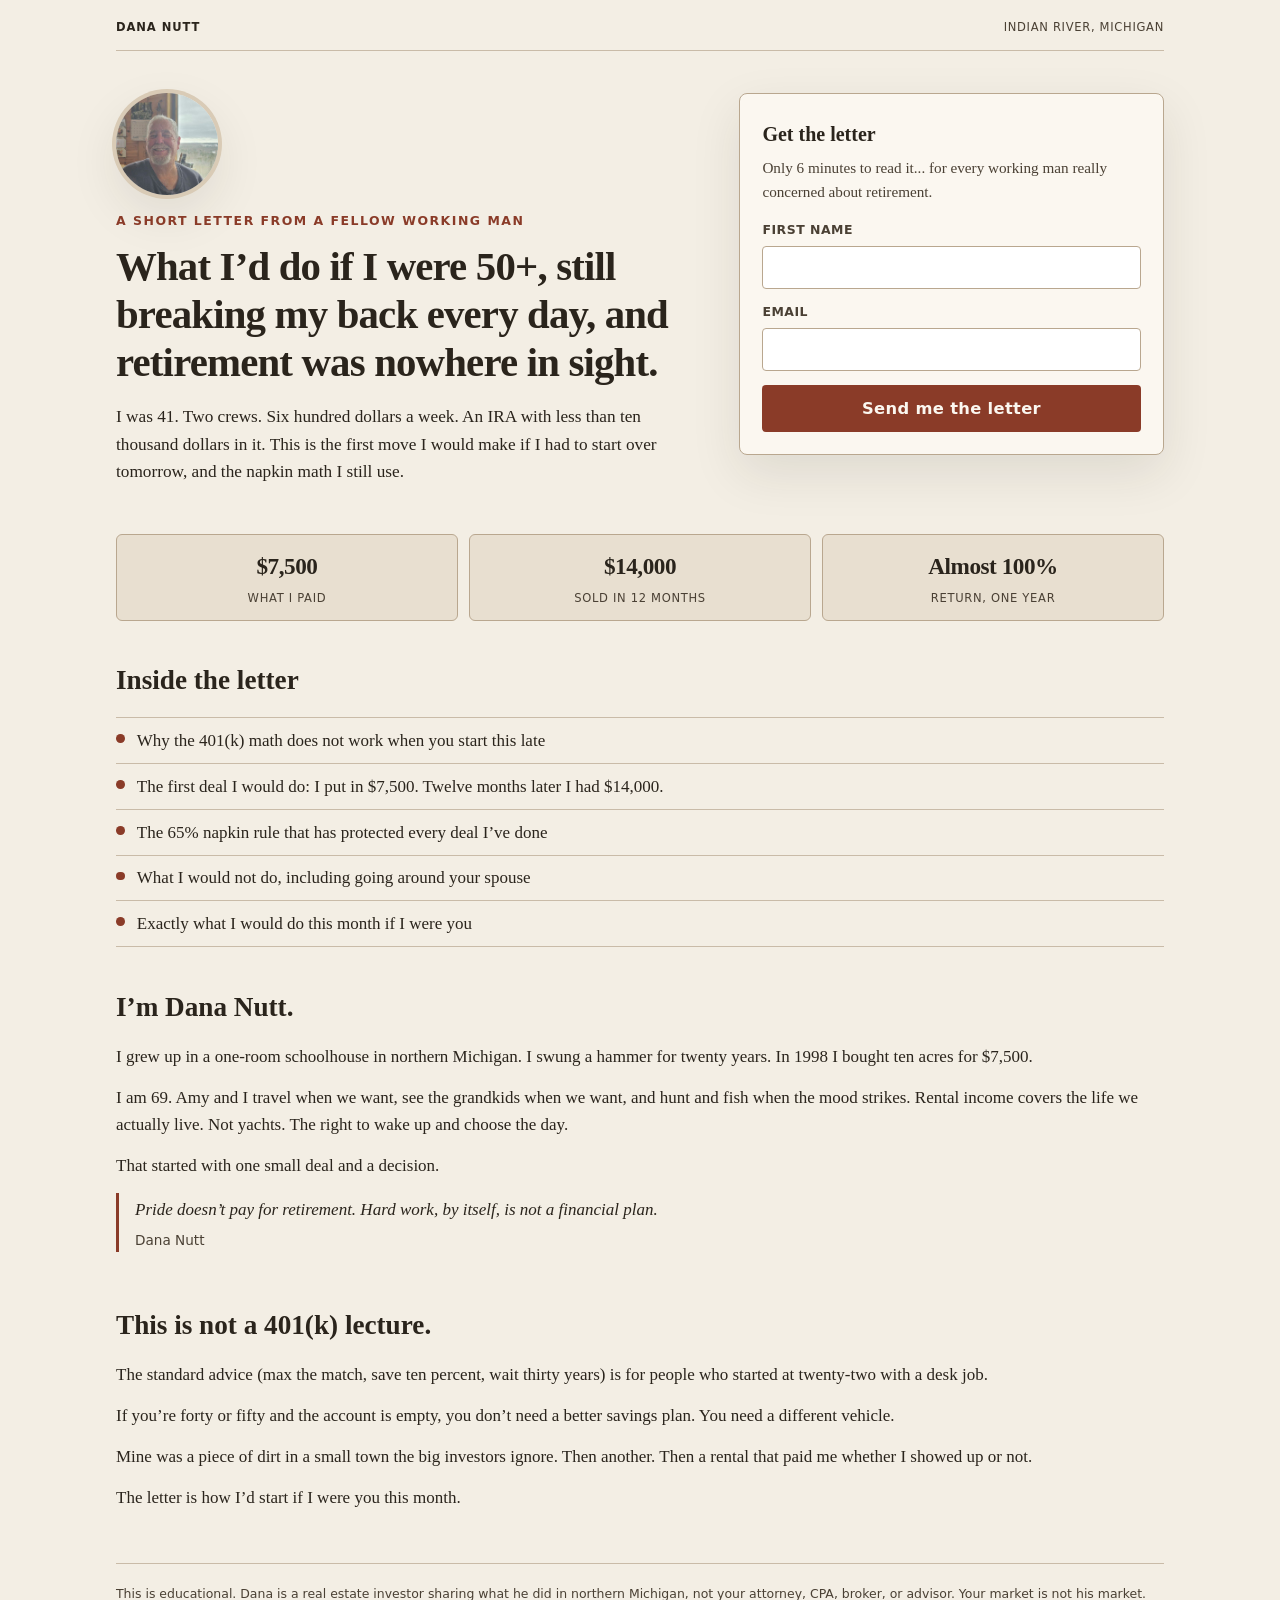
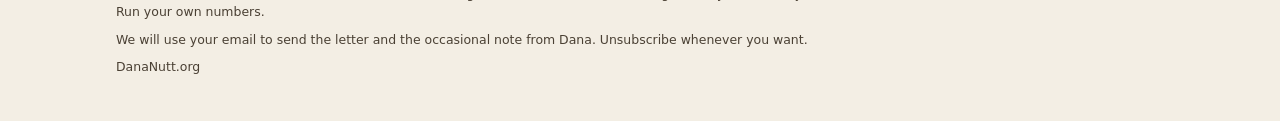
==== index.html @ e832b7ba "Public opt-in page for Dana letter" ====
<!DOCTYPE html>
<html lang="en">
<head>
  <meta charset="utf-8">
  <meta name="viewport" content="width=device-width, initial-scale=1">
  <title>What I’d do if I were 50+, still breaking my back every day | Dana Nutt</title>
  <meta name="description" content="A short letter from a fellow working man who was paying himself $600 a week at 41. Real numbers. No Wall Street.">
  <meta name="robots" content="noindex, nofollow">
  <meta property="og:title" content="What I’d do if I were 50+, still breaking my back every day, and retirement was nowhere in sight">
  <meta property="og:description" content="A short letter from a fellow working man. Real numbers. No Wall Street.">
  <meta property="og:image" content="https://oboyaiinc.github.io/dana-nutt-letter/assets/dana.jpg">
  <link rel="stylesheet" href="styles.css">
</head>
<body>
  <div class="wrap">
    <header class="top">
      <strong>Dana Nutt</strong>
      <span class="loc">Indian River, Michigan</span>
    </header>

    <section class="hero">
      <div>
        <div class="portrait-wrap">
          <img class="portrait" src="assets/dana.jpg" width="450" height="600" alt="Dana Nutt">
        </div>
        <p class="kicker">A short letter from a fellow working man</p>
        <h1>What I’d do if I were 50+, still breaking my back every day, and retirement was nowhere in sight.</h1>
        <p class="lede">I was 41. Two crews. Six hundred dollars a week. An IRA with less than ten thousand dollars in it. This is the first move I would make if I had to start over tomorrow, and the napkin math I still use.</p>
      </div>

      <form class="card" method="post" action="https://formsubmit.co/bryan@oboy.ai">
        <h2>Get the letter</h2>
        <p class="hint">Only 6 minutes to read it... for every working man really concerned about retirement.</p>
        <div class="hp" aria-hidden="true">
          <label for="company">Company</label>
          <input type="text" id="company" name="_honey" tabindex="-1" autocomplete="off">
        </div>
        <input type="hidden" name="_captcha" value="false">
        <input type="hidden" name="_subject" value="Dana letter opt-in">
        <input type="hidden" name="_next" value="https://oboyaiinc.github.io/dana-nutt-letter/thanks.html">
        <input type="hidden" name="_template" value="table">
        <label class="field-label" for="name">First name</label>
        <input id="name" name="name" type="text" autocomplete="given-name" maxlength="40" required>
        <label class="field-label" for="email">Email</label>
        <input id="email" name="email" type="email" autocomplete="email" maxlength="120" required>
        <input type="hidden" name="utm_source" id="utm_source">
        <input type="hidden" name="utm_campaign" id="utm_campaign">
        <input type="hidden" name="utm_content" id="utm_content">
        <button type="submit">Send me the letter</button>
      </form>
    </section>

    <div class="stats" aria-label="The first deal">
      <div class="stat"><b>$7,500</b><span>What I paid</span></div>
      <div class="stat"><b>$14,000</b><span>Sold in 12 months</span></div>
      <div class="stat"><b>Almost 100%</b><span>Return, one year</span></div>
    </div>

    <section class="section">
      <h2>Inside the letter</h2>
      <ul class="gets">
        <li>Why the 401(k) math does not work when you start this late</li>
        <li>The first deal I would do: I put in $7,500. Twelve months later I had $14,000.</li>
        <li>The 65% napkin rule that has protected every deal I’ve done</li>
        <li>What I would not do, including going around your spouse</li>
        <li>Exactly what I would do this month if I were you</li>
      </ul>
    </section>

    <section class="section">
      <h2>I’m Dana Nutt.</h2>
      <p>I grew up in a one-room schoolhouse in northern Michigan. I swung a hammer for twenty years. In 1998 I bought ten acres for $7,500.</p>
      <p>I am 69. Amy and I travel when we want, see the grandkids when we want, and hunt and fish when the mood strikes. Rental income covers the life we actually live. Not yachts. The right to wake up and choose the day.</p>
      <p>That started with one small deal and a decision.</p>
      <p class="quote">Pride doesn’t pay for retirement. Hard work, by itself, is not a financial plan.<cite>Dana Nutt</cite></p>
    </section>

    <section class="section">
      <h2>This is not a 401(k) lecture.</h2>
      <p>The standard advice (max the match, save ten percent, wait thirty years) is for people who started at twenty-two with a desk job.</p>
      <p>If you’re forty or fifty and the account is empty, you don’t need a better savings plan. You need a different vehicle.</p>
      <p>Mine was a piece of dirt in a small town the big investors ignore. Then another. Then a rental that paid me whether I showed up or not.</p>
      <p>The letter is how I’d start if I were you this month.</p>
    </section>

    <footer class="foot">
      <p>This is educational. Dana is a real estate investor sharing what he did in northern Michigan, not your attorney, CPA, broker, or advisor. Your market is not his market. Run your own numbers.</p>
      <p>We will use your email to send the letter and the occasional note from Dana. Unsubscribe whenever you want.</p>
      <p>DanaNutt.org</p>
    </footer>
  </div>
  <script>
    (function () {
      var q = new URLSearchParams(location.search);
      ["utm_source", "utm_campaign", "utm_content"].forEach(function (k) {
        var el = document.getElementById(k);
        if (el) el.value = q.get(k) || "";
      });
    })();
  </script>
</body>
</html>
---- styles.css ----
:root {
  --cream: #f3eee4;
  --cream-deep: #e8dfd0;
  --paper: #fbf7f0;
  --ink: #2a241c;
  --ink-soft: #4a4034;
  --rust: #8a3b28;
  --rust-deep: #6e2e1f;
  --rule: #c9bba8;
  --box-line: #b9a78f;
  --ok: #2f5d3a;
  --err: #8a3b28;
  --shadow: 0 18px 50px rgba(42, 36, 28, 0.1);
  --serif: Georgia, "Iowan Old Style", "Palatino Linotype", Palatino, "Times New Roman", serif;
  --sans: "Segoe UI", Calibri, system-ui, -apple-system, sans-serif;
}

* { box-sizing: border-box; }
html { scroll-behavior: smooth; overflow-x: hidden; }
body {
  margin: 0;
  background: var(--cream);
  color: var(--ink);
  font-family: var(--serif);
  font-size: 1.0625rem;
  line-height: 1.6;
  overflow-x: hidden;
  -webkit-font-smoothing: antialiased;
}
img { max-width: 100%; display: block; }
a { color: var(--rust); }
.wrap {
  width: 100%;
  max-width: 1080px;
  margin: 0 auto;
  padding: 0 1rem;
  box-sizing: border-box;
  min-width: 0;
}
h1, p, li, .lede, .hint, .fine, .foot {
  overflow-wrap: break-word;
}

.top {
  display: flex;
  justify-content: space-between;
  align-items: baseline;
  gap: 0.75rem;
  padding: 1.1rem 0 0.9rem;
  border-bottom: 1px solid var(--rule);
  font-family: var(--sans);
  font-size: 0.72rem;
  letter-spacing: 0.06em;
  text-transform: uppercase;
  color: var(--ink-soft);
}
.top span { text-align: right; }
.top strong {
  color: var(--ink);
  font-weight: 700;
  letter-spacing: 0.08em;
}

.hero {
  display: grid;
  gap: 2rem;
  padding: 2rem 0 2.4rem;
}
@media (min-width: 860px) {
  .hero {
    grid-template-columns: 1.15fr 0.85fr;
    align-items: start;
    padding: 2.6rem 0 3rem;
    gap: 3rem;
  }
}

.portrait-wrap {
  display: flex;
  justify-content: center;
  margin-bottom: 1rem;
}
.portrait {
  width: 7.25rem;
  height: 7.25rem;
  border-radius: 50%;
  object-fit: cover;
  object-position: center 12%;
  box-shadow: 0 0 0 4px #d9cbb6, var(--shadow);
}
@media (min-width: 860px) {
  .portrait-wrap { justify-content: flex-start; }
  .portrait { width: 6.4rem; height: 6.4rem; }
}

.kicker {
  font-family: var(--sans);
  font-size: 0.78rem;
  font-weight: 700;
  letter-spacing: 0.12em;
  text-transform: uppercase;
  color: var(--rust);
  margin: 0 0 0.7rem;
}
h1 {
  font-size: clamp(1.7rem, 4.4vw, 2.55rem);
  line-height: 1.18;
  font-weight: 700;
  letter-spacing: -0.02em;
  margin: 0 0 1rem;
}
.lede {
  margin: 0;
  color: var(--ink);
  font-size: 1.08rem;
}

.card {
  background: var(--paper);
  border: 1px solid var(--box-line);
  border-radius: 8px;
  padding: 1.25rem 1.2rem 1.15rem;
  box-shadow: var(--shadow);
}
@media (min-width: 860px) {
  .card { position: sticky; top: 1.25rem; padding: 1.5rem 1.4rem 1.35rem; }
}
.card h2 {
  font-size: 1.25rem;
  margin: 0 0 0.35rem;
}
.card .hint {
  margin: 0 0 1rem;
  font-size: 0.95rem;
  color: var(--ink-soft);
}

.field-label {
  display: block;
  font-family: var(--sans);
  font-size: 0.78rem;
  font-weight: 700;
  letter-spacing: 0.04em;
  text-transform: uppercase;
  color: var(--ink-soft);
  margin: 0 0 0.35rem;
}
input[type="text"],
input[type="email"] {
  width: 100%;
  appearance: none;
  border: 1px solid var(--box-line);
  background: #fff;
  color: var(--ink);
  font: 1rem var(--serif);
  padding: 0.72rem 0.8rem;
  border-radius: 4px;
  margin-bottom: 0.85rem;
}
input:focus {
  outline: 2px solid var(--rust);
  outline-offset: 1px;
  border-color: var(--rust);
}
.row { display: grid; gap: 0; }
.check {
  display: flex;
  gap: 0.65rem;
  align-items: flex-start;
  margin: 0.15rem 0 1rem;
  font-family: var(--serif);
  font-size: 0.95rem;
  font-weight: 400;
  letter-spacing: 0;
  text-transform: none;
  color: var(--ink-soft);
}
.check span {
  text-transform: none;
  letter-spacing: 0;
  font-weight: 400;
}
.check input {
  margin-top: 0.3rem;
  accent-color: var(--rust);
  width: 1.05rem;
  height: 1.05rem;
  flex: 0 0 auto;
}
.hp { position: absolute; left: -9999px; height: 0; overflow: hidden; }

button, .btn {
  display: inline-flex;
  justify-content: center;
  align-items: center;
  width: 100%;
  border: 0;
  background: var(--rust);
  color: #fbf7f0;
  font-family: var(--sans);
  font-size: 1.02rem;
  font-weight: 700;
  letter-spacing: 0.02em;
  padding: 0.9rem 1rem;
  border-radius: 4px;
  cursor: pointer;
  text-decoration: none;
  text-align: center;
}
button:hover, .btn:hover { background: var(--rust-deep); }
.fine {
  margin: 0.75rem 0 0;
  font-family: var(--sans);
  font-size: 0.82rem;
  line-height: 1.45;
  color: var(--ink-soft);
  text-align: center;
}
.err {
  background: #f3e2dc;
  color: var(--rust-deep);
  border: 1px solid #d7b3a8;
  border-radius: 4px;
  padding: 0.65rem 0.75rem;
  margin: 0 0 0.85rem;
  font-family: var(--sans);
  font-size: 0.9rem;
}

.stats {
  display: grid;
  grid-template-columns: repeat(3, minmax(0, 1fr));
  gap: 0.7rem;
  margin: 0 0 2.4rem;
}
.stat {
  background: var(--cream-deep);
  border: 1px solid var(--box-line);
  border-radius: 6px;
  padding: 0.85rem 0.7rem 0.8rem;
  text-align: center;
}
.stat b {
  display: block;
  font-size: clamp(1.05rem, 3vw, 1.45rem);
  letter-spacing: -0.02em;
}
.stat span {
  display: block;
  margin-top: 0.2rem;
  font-family: var(--sans);
  font-size: 0.72rem;
  letter-spacing: 0.06em;
  text-transform: uppercase;
  color: var(--ink-soft);
}

.section { padding: 0 0 2.4rem; }
.section h2 {
  font-size: clamp(1.35rem, 3vw, 1.7rem);
  margin: 0 0 0.9rem;
}
.section p { margin: 0 0 0.85rem; }

.gets {
  list-style: none;
  margin: 0;
  padding: 0;
}
.gets li {
  position: relative;
  padding: 0.55rem 0 0.55rem 1.3rem;
  border-top: 1px solid var(--rule);
}
.gets li:last-child { border-bottom: 1px solid var(--rule); }
.gets li::before {
  content: "";
  position: absolute;
  left: 0;
  top: 1rem;
  width: 0.55rem;
  height: 0.55rem;
  border-radius: 50%;
  background: var(--rust);
}

.quote {
  margin: 1.2rem 0 0;
  padding: 0.2rem 0 0 1rem;
  border-left: 3px solid var(--rust);
  font-style: italic;
}
.quote cite {
  display: block;
  margin-top: 0.4rem;
  font-style: normal;
  font-family: var(--sans);
  font-size: 0.85rem;
  color: var(--ink-soft);
}

.foot {
  border-top: 1px solid var(--rule);
  padding: 1.3rem 0 2.2rem;
  font-family: var(--sans);
  font-size: 0.78rem;
  line-height: 1.5;
  color: var(--ink-soft);
}
.foot p { margin: 0 0 0.55rem; }

.thanks {
  max-width: 36rem;
  padding: 2.4rem 0 3.5rem;
}
.thanks .portrait { margin-bottom: 1.2rem; }
.thanks .btn { width: auto; min-width: 16rem; margin-top: 0.4rem; }
@media (max-width: 520px) {
  .thanks .btn { width: 100%; min-width: 0; }
  .stats { gap: 0.45rem; }
  .stat { padding: 0.7rem 0.35rem; }
  .stat span { letter-spacing: 0.03em; font-size: 0.64rem; }
  .top { font-size: 0.66rem; letter-spacing: 0.04em; }
  .top .loc { display: none; }
}
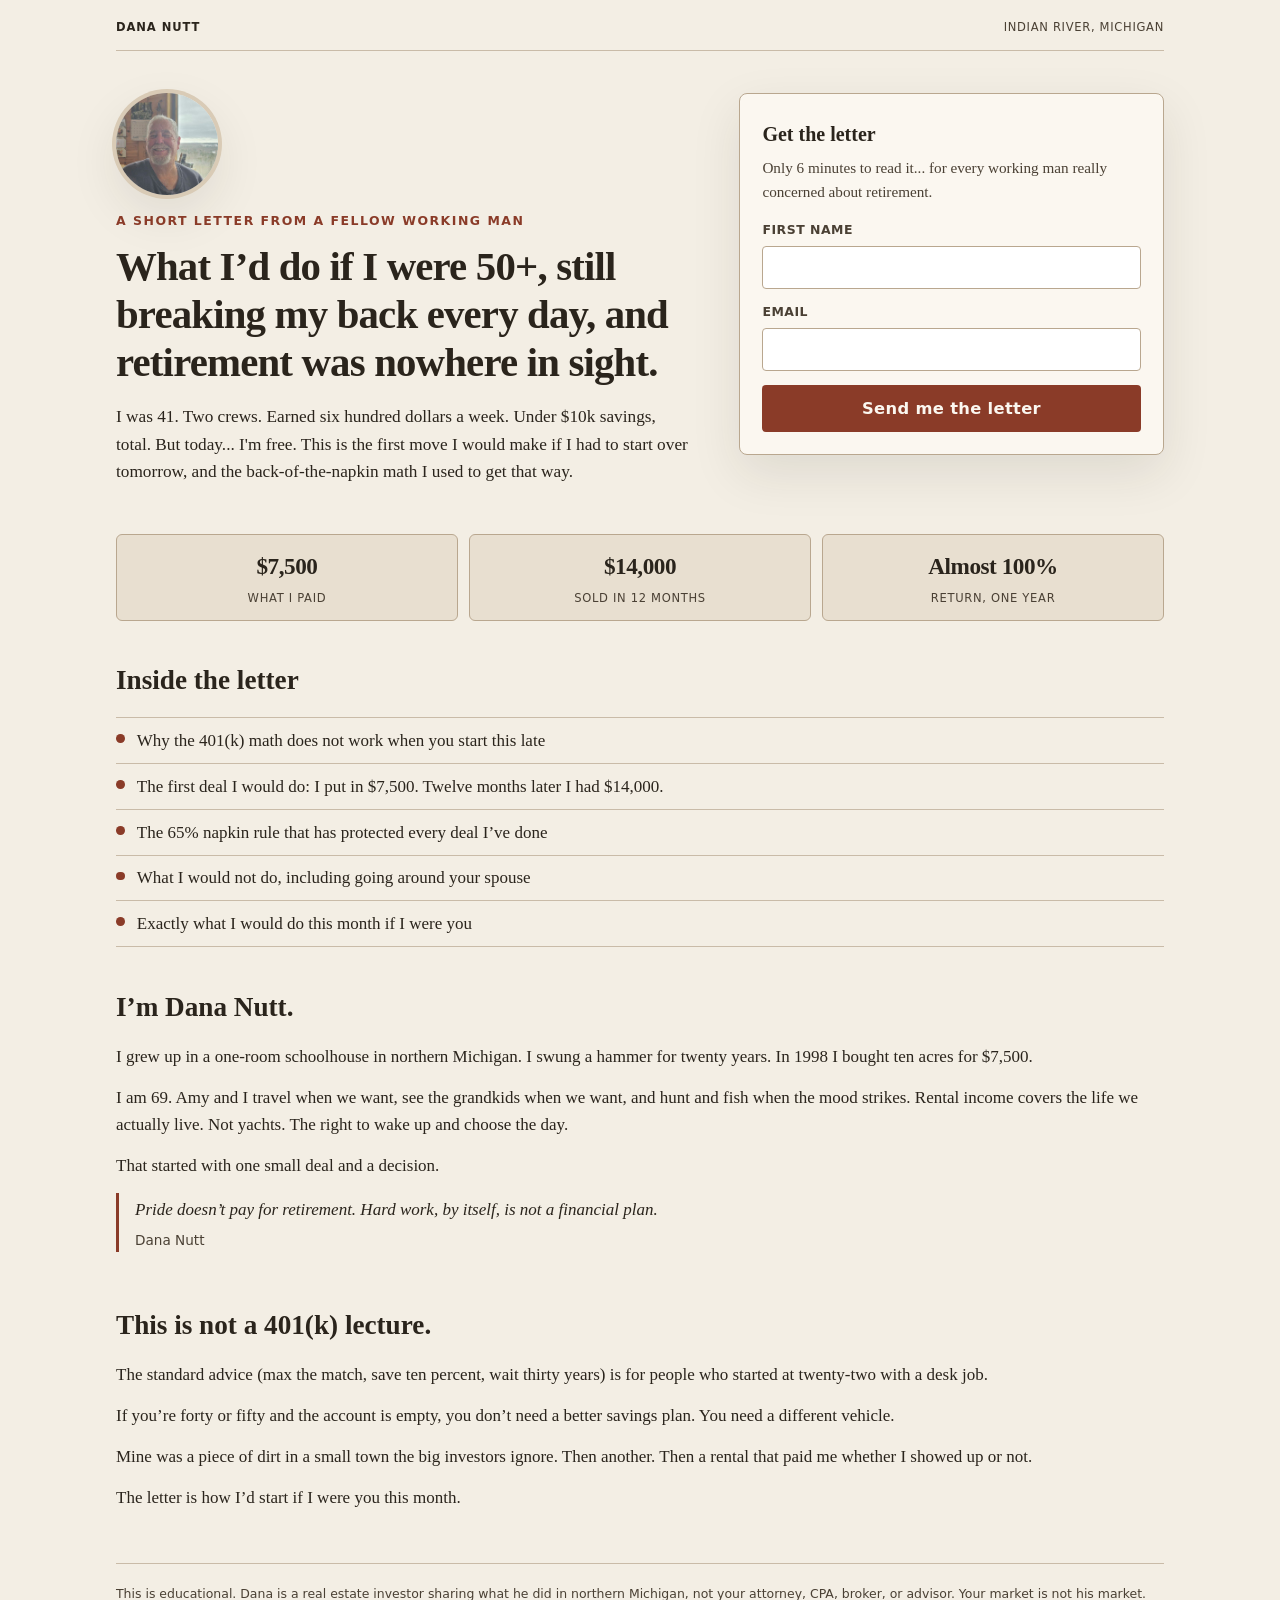
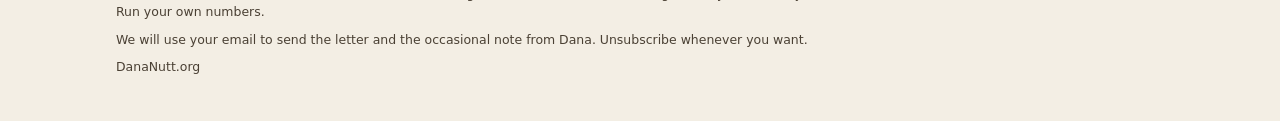
==== commit d6940750: "Update landing page lede" ====
--- a/index.html
+++ b/index.html
@@ -25,7 +25,7 @@
         </div>
         <p class="kicker">A short letter from a fellow working man</p>
         <h1>What I’d do if I were 50+, still breaking my back every day, and retirement was nowhere in sight.</h1>
-        <p class="lede">I was 41. Two crews. Six hundred dollars a week. An IRA with less than ten thousand dollars in it. This is the first move I would make if I had to start over tomorrow, and the napkin math I still use.</p>
+        <p class="lede">I was 41. Two crews. Earned six hundred dollars a week. Under $10k savings, total. But today... I'm free. This is the first move I would make if I had to start over tomorrow, and the back-of-the-napkin math I used to get that way.</p>
       </div>
 
       <form class="card" method="post" action="https://formsubmit.co/bryan@oboy.ai">
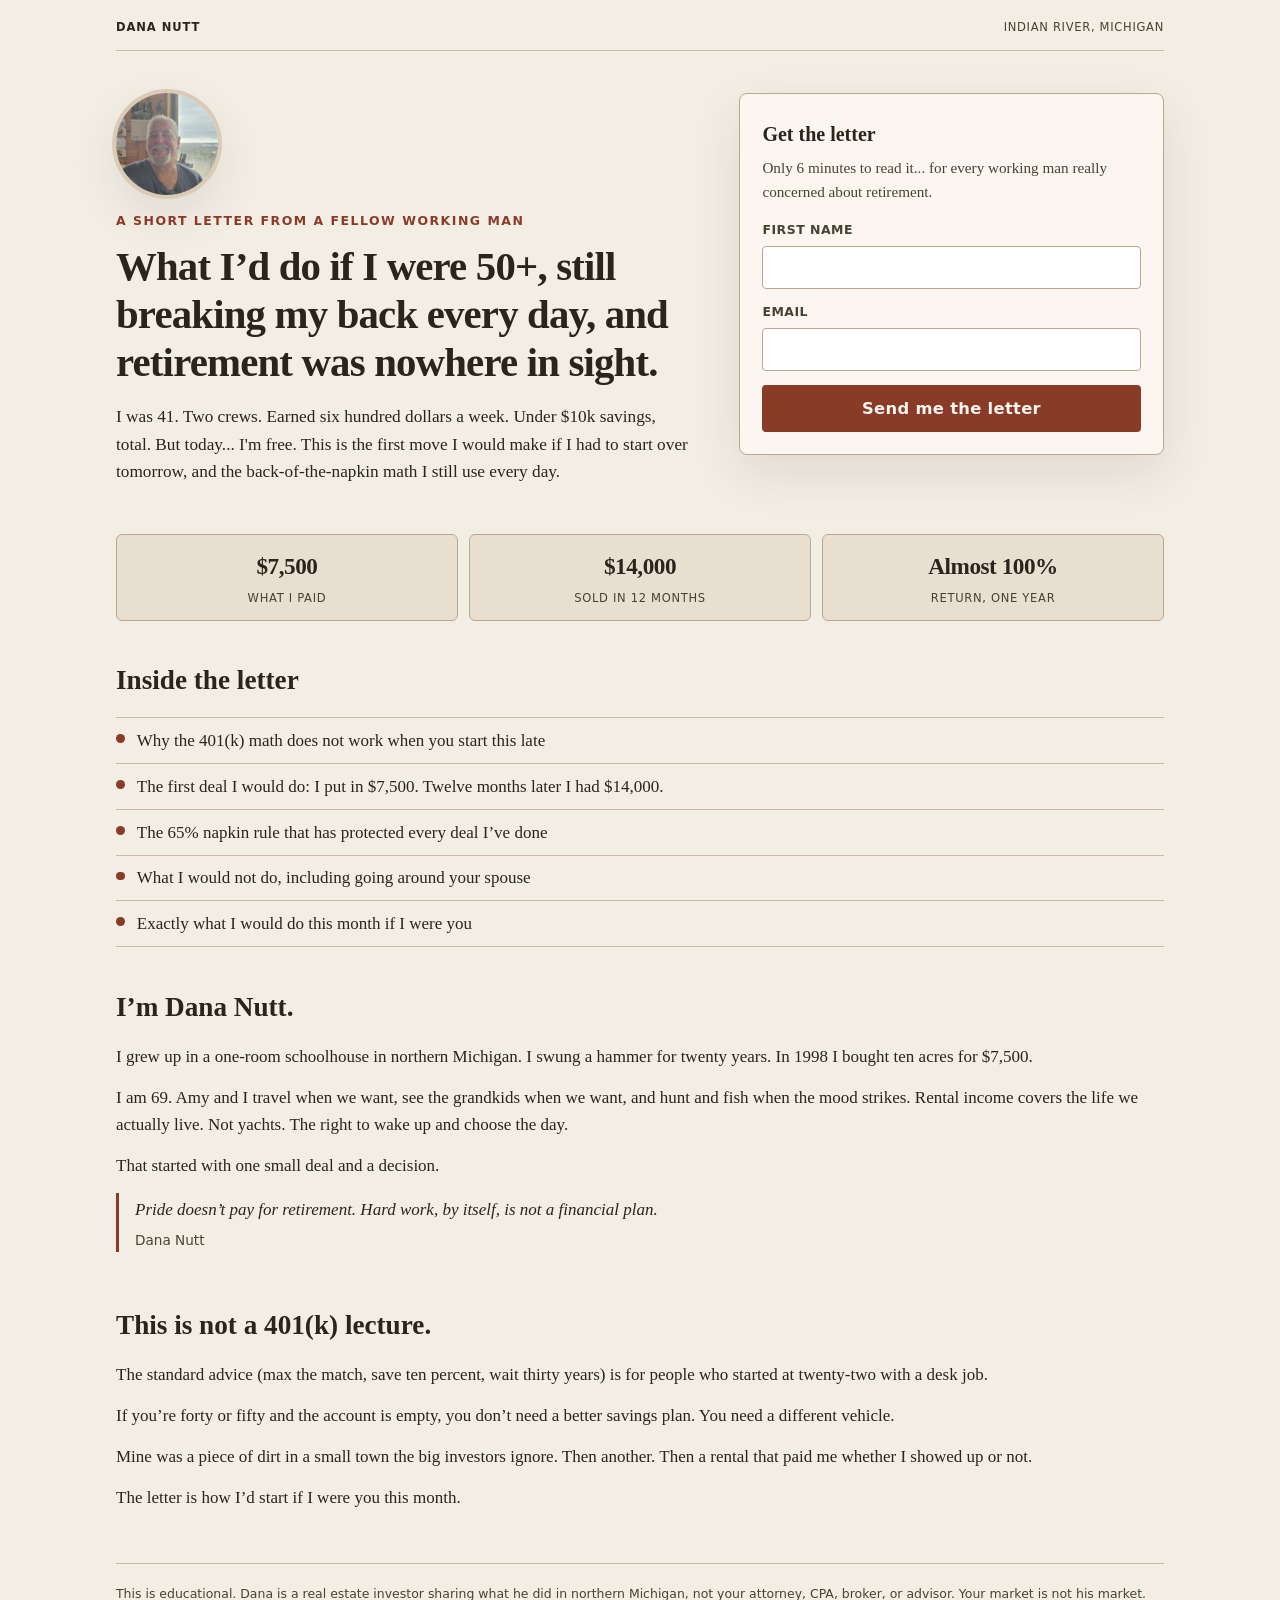
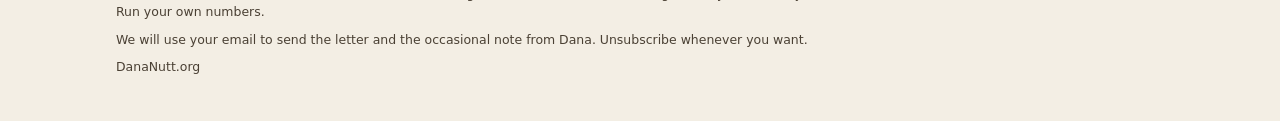
==== commit 9b1c3c1d: "Tweak napkin-math phrase" ====
--- a/index.html
+++ b/index.html
@@ -25,7 +25,7 @@
         </div>
         <p class="kicker">A short letter from a fellow working man</p>
         <h1>What I’d do if I were 50+, still breaking my back every day, and retirement was nowhere in sight.</h1>
-        <p class="lede">I was 41. Two crews. Earned six hundred dollars a week. Under $10k savings, total. But today... I'm free. This is the first move I would make if I had to start over tomorrow, and the back-of-the-napkin math I used to get that way.</p>
+        <p class="lede">I was 41. Two crews. Earned six hundred dollars a week. Under $10k savings, total. But today... I'm free. This is the first move I would make if I had to start over tomorrow, and the back-of-the-napkin math I still use every day.</p>
       </div>
 
       <form class="card" method="post" action="https://formsubmit.co/bryan@oboy.ai">
